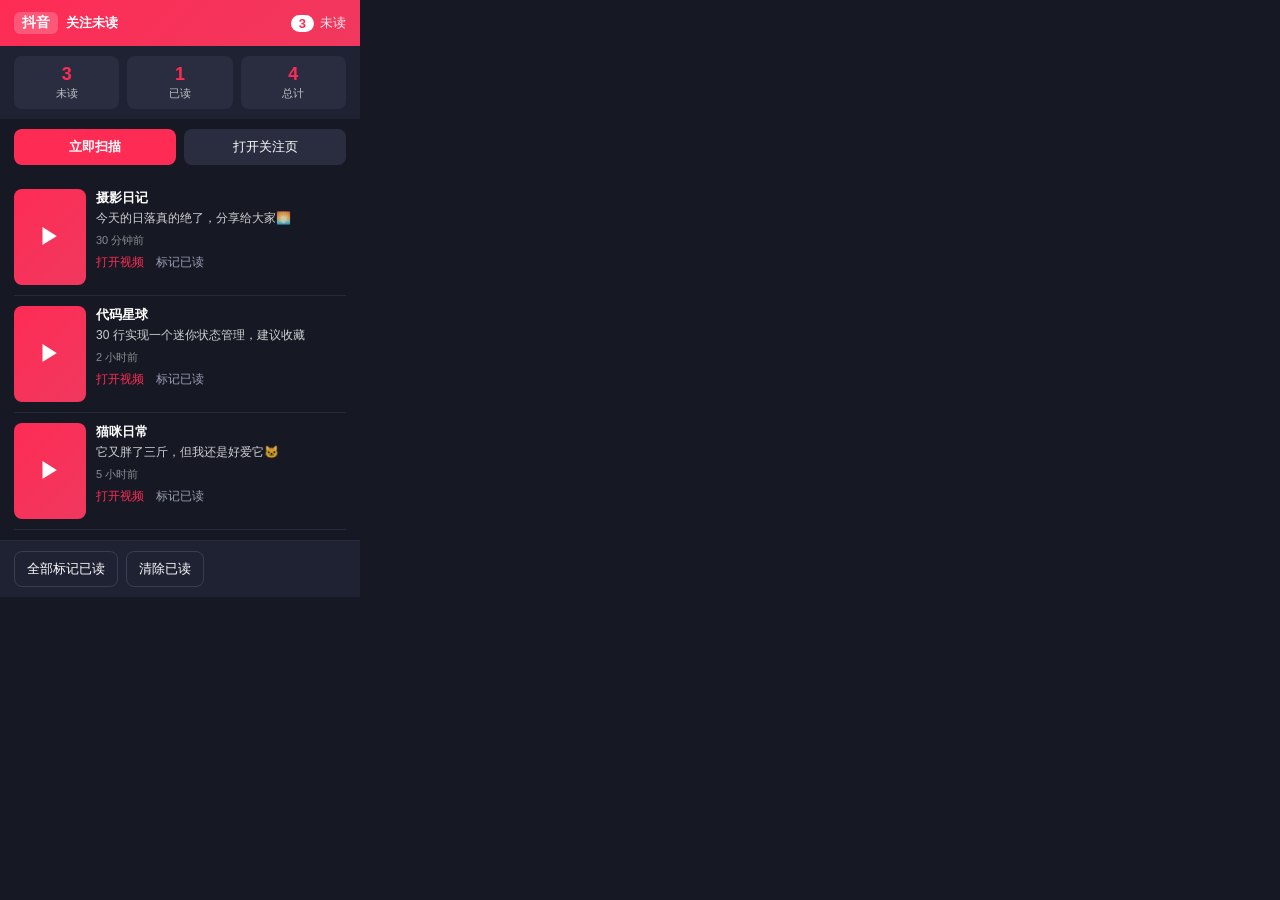
==== popup.html @ 09042df2 "feat: 添加抖音关注未读视频助手（Chrome 扩展 + Via 手机用户脚本）" ====
<!DOCTYPE html>
<html lang="zh-CN">
<head>
  <meta charset="UTF-8" />
  <meta name="viewport" content="width=device-width, initial-scale=1.0" />
  <title>抖音关注未读视频助手</title>
  <link rel="stylesheet" href="popup.css" />
</head>
<body>
  <header class="hd">
    <div class="hd-left">
      <span class="logo">抖音</span>
      <span class="title">关注未读</span>
    </div>
    <div class="hd-right">
      <span id="badge" class="badge">0</span>
      <span class="sub">未读</span>
    </div>
  </header>

  <section class="stats">
    <div class="stat"><b id="stUnread">0</b><span>未读</span></div>
    <div class="stat"><b id="stRead">0</b><span>已读</span></div>
    <div class="stat"><b id="stTotal">0</b><span>总计</span></div>
  </section>

  <div class="actions">
    <button id="btnScan" class="btn primary">立即扫描</button>
    <button id="btnOpen" class="btn">打开关注页</button>
  </div>

  <main id="list" class="list">
    <div class="empty" id="empty">暂无未读视频。<br />打开抖音「关注」页并下滑，新视频会自动出现在这里。</div>
  </main>

  <footer class="ft">
    <button id="btnReadAll" class="btn ghost">全部标记已读</button>
    <button id="btnClear" class="btn ghost">清除已读</button>
    <span id="hint" class="hint"></span>
  </footer>

  <script src="popup.js"></script>
</body>
</html>
---- popup.css ----
* {
  box-sizing: border-box;
}
html,
body {
  margin: 0;
  padding: 0;
  width: 360px;
  font-family: -apple-system, BlinkMacSystemFont, "Segoe UI", "PingFang SC",
    "Hiragino Sans GB", "Microsoft YaHei", sans-serif;
  background: #161823;
  color: #fff;
  font-size: 13px;
}
.hd {
  display: flex;
  align-items: center;
  justify-content: space-between;
  padding: 12px 14px;
  background: linear-gradient(135deg, #fe2c55, #f0385e);
}
.hd-left {
  display: flex;
  align-items: center;
  gap: 8px;
}
.logo {
  font-weight: 700;
  font-size: 14px;
  background: rgba(255, 255, 255, 0.2);
  padding: 2px 8px;
  border-radius: 6px;
}
.title {
  font-weight: 600;
}
.hd-right {
  display: flex;
  align-items: center;
  gap: 6px;
}
.badge {
  background: #fff;
  color: #fe2c55;
  font-weight: 700;
  border-radius: 10px;
  padding: 1px 8px;
  min-width: 20px;
  text-align: center;
}
.sub {
  opacity: 0.9;
}
.stats {
  display: flex;
  gap: 8px;
  padding: 10px 14px;
  background: #1f2233;
}
.stat {
  flex: 1;
  text-align: center;
  background: #2a2d40;
  border-radius: 8px;
  padding: 8px 4px;
}
.stat b {
  display: block;
  font-size: 18px;
  color: #fe2c55;
}
.stat span {
  font-size: 11px;
  opacity: 0.7;
}
.actions {
  display: flex;
  gap: 8px;
  padding: 10px 14px;
}
.btn {
  flex: 1;
  border: none;
  border-radius: 8px;
  padding: 9px 10px;
  font-size: 13px;
  cursor: pointer;
  background: #2a2d40;
  color: #fff;
  transition: opacity 0.15s;
}
.btn:hover {
  opacity: 0.85;
}
.btn.primary {
  background: #fe2c55;
  font-weight: 600;
}
.btn.ghost {
  background: transparent;
  border: 1px solid #3a3d52;
}
.list {
  padding: 4px 14px 10px;
  max-height: 420px;
  overflow-y: auto;
}
.empty {
  text-align: center;
  opacity: 0.6;
  padding: 36px 10px;
  line-height: 1.7;
}
.card {
  display: flex;
  gap: 10px;
  padding: 10px 0;
  border-bottom: 1px solid #262a3b;
}
.thumb {
  width: 72px;
  height: 96px;
  flex: 0 0 72px;
  border-radius: 8px;
  object-fit: cover;
  background: linear-gradient(135deg, #2a2d40, #3a3d52);
  display: block;
}
.thumb-ph {
  width: 72px;
  height: 96px;
  flex: 0 0 72px;
  border-radius: 8px;
  background: linear-gradient(135deg, #fe2c55, #f0385e);
  display: flex;
  align-items: center;
  justify-content: center;
  font-size: 22px;
  color: #fff;
}
.meta {
  flex: 1;
  min-width: 0;
}
.meta .author {
  font-weight: 600;
  color: #fff;
  margin-bottom: 3px;
}
.meta .desc {
  font-size: 12px;
  opacity: 0.8;
  line-height: 1.45;
  display: -webkit-box;
  -webkit-line-clamp: 2;
  -webkit-box-orient: vertical;
  overflow: hidden;
  margin-bottom: 6px;
}
.meta .time {
  font-size: 11px;
  opacity: 0.5;
  margin-bottom: 6px;
}
.meta .open {
  color: #fe2c55;
  font-size: 12px;
  text-decoration: none;
  margin-right: 12px;
}
.meta .mk {
  color: #9aa0b5;
  font-size: 12px;
  cursor: pointer;
  background: none;
  border: none;
  padding: 0;
}
.meta .mk:hover {
  color: #fff;
}
.ft {
  display: flex;
  align-items: center;
  gap: 8px;
  padding: 10px 14px;
  border-top: 1px solid #262a3b;
  background: #1f2233;
}
.ft .btn {
  flex: none;
  padding: 8px 12px;
}
.hint {
  flex: 1;
  font-size: 11px;
  opacity: 0.6;
  text-align: right;
}
::-webkit-scrollbar {
  width: 8px;
}
::-webkit-scrollbar-thumb {
  background: #3a3d52;
  border-radius: 4px;
}
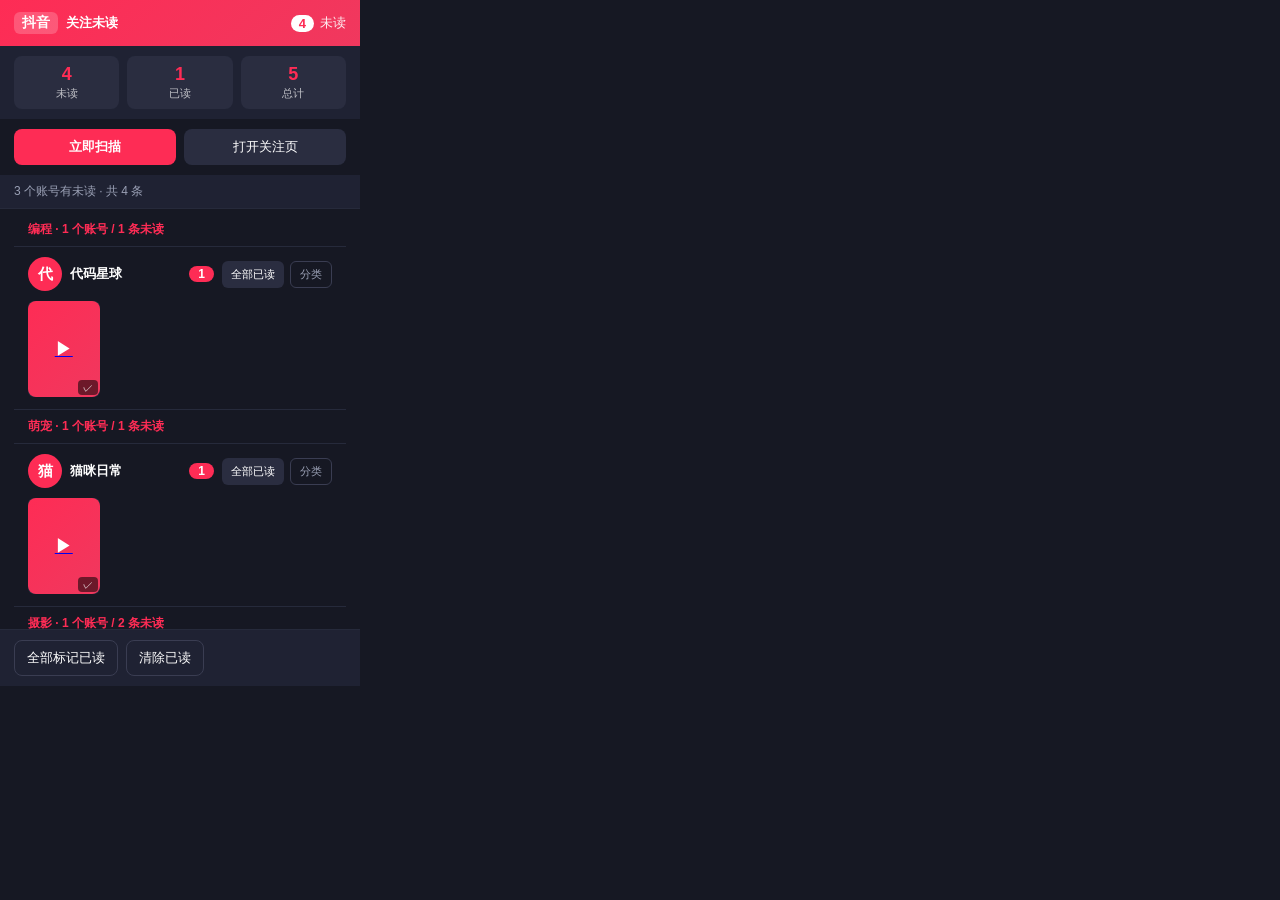
==== commit 4af43d3a: "feat: 未读列表按「分类→账号」分组展示，每账号显示未读数量，支持按账号标记已读与改分类" ====
--- a/popup.html
+++ b/popup.html
@@ -29,7 +29,9 @@
     <button id="btnOpen" class="btn">打开关注页</button>
   </div>
 
-  <main id="list" class="list">
+  <div id="summary" class="summary">加载中…</div>
+
+  <main id="groups" class="list">
     <div class="empty" id="empty">暂无未读视频。<br />打开抖音「关注」页并下滑，新视频会自动出现在这里。</div>
   </main>
 
--- a/popup.css
+++ b/popup.css
@@ -197,6 +197,126 @@
   opacity: 0.6;
   text-align: right;
 }
+.summary {
+  padding: 8px 14px;
+  font-size: 12px;
+  color: #9aa0b5;
+  background: #1f2233;
+  border-bottom: 1px solid #262a3b;
+}
+.cat-hd {
+  padding: 8px 14px;
+  font-size: 12px;
+  font-weight: 700;
+  color: #fe2c55;
+  background: #161823;
+  position: sticky;
+  top: 0;
+  z-index: 1;
+  border-bottom: 1px solid #262a3b;
+}
+.acc {
+  border-bottom: 1px solid #262a3b;
+}
+.acc-hd {
+  display: flex;
+  align-items: center;
+  gap: 8px;
+  padding: 10px 14px;
+  cursor: pointer;
+}
+.avatar {
+  width: 34px;
+  height: 34px;
+  border-radius: 50%;
+  background: #fe2c55;
+  color: #fff;
+  display: flex;
+  align-items: center;
+  justify-content: center;
+  font-weight: 700;
+  flex: 0 0 34px;
+  font-size: 15px;
+}
+.acc-name {
+  flex: 1;
+  font-weight: 600;
+  min-width: 0;
+  overflow: hidden;
+  text-overflow: ellipsis;
+  white-space: nowrap;
+}
+.acc-count {
+  background: #fe2c55;
+  color: #fff;
+  border-radius: 10px;
+  padding: 1px 9px;
+  font-size: 12px;
+  font-weight: 700;
+  min-width: 20px;
+  text-align: center;
+}
+.acc-actions {
+  display: flex;
+  gap: 6px;
+}
+.mini-btn {
+  background: #2a2d40;
+  color: #fff;
+  border: none;
+  border-radius: 6px;
+  padding: 5px 9px;
+  font-size: 11px;
+  cursor: pointer;
+}
+.mini-btn.cat {
+  background: transparent;
+  border: 1px solid #3a3d52;
+  color: #9aa0b5;
+}
+.acc-body {
+  padding: 0 14px 12px;
+}
+.thumbs {
+  display: grid;
+  grid-template-columns: repeat(4, 1fr);
+  gap: 6px;
+}
+.thumb-wrap {
+  position: relative;
+  display: block;
+  border-radius: 6px;
+  overflow: hidden;
+  background: #2a2d40;
+}
+.thumb-wrap img {
+  width: 100%;
+  aspect-ratio: 3 / 4;
+  object-fit: cover;
+  display: block;
+}
+.thumb-ph {
+  width: 100%;
+  aspect-ratio: 3 / 4;
+  display: flex;
+  align-items: center;
+  justify-content: center;
+  background: linear-gradient(135deg, #fe2c55, #f0385e);
+  color: #fff;
+  font-size: 18px;
+}
+.thumb-mk {
+  position: absolute;
+  right: 2px;
+  bottom: 2px;
+  background: rgba(0, 0, 0, 0.55);
+  color: #fff;
+  border: none;
+  border-radius: 4px;
+  font-size: 10px;
+  padding: 2px 5px;
+  cursor: pointer;
+}
 ::-webkit-scrollbar {
   width: 8px;
 }
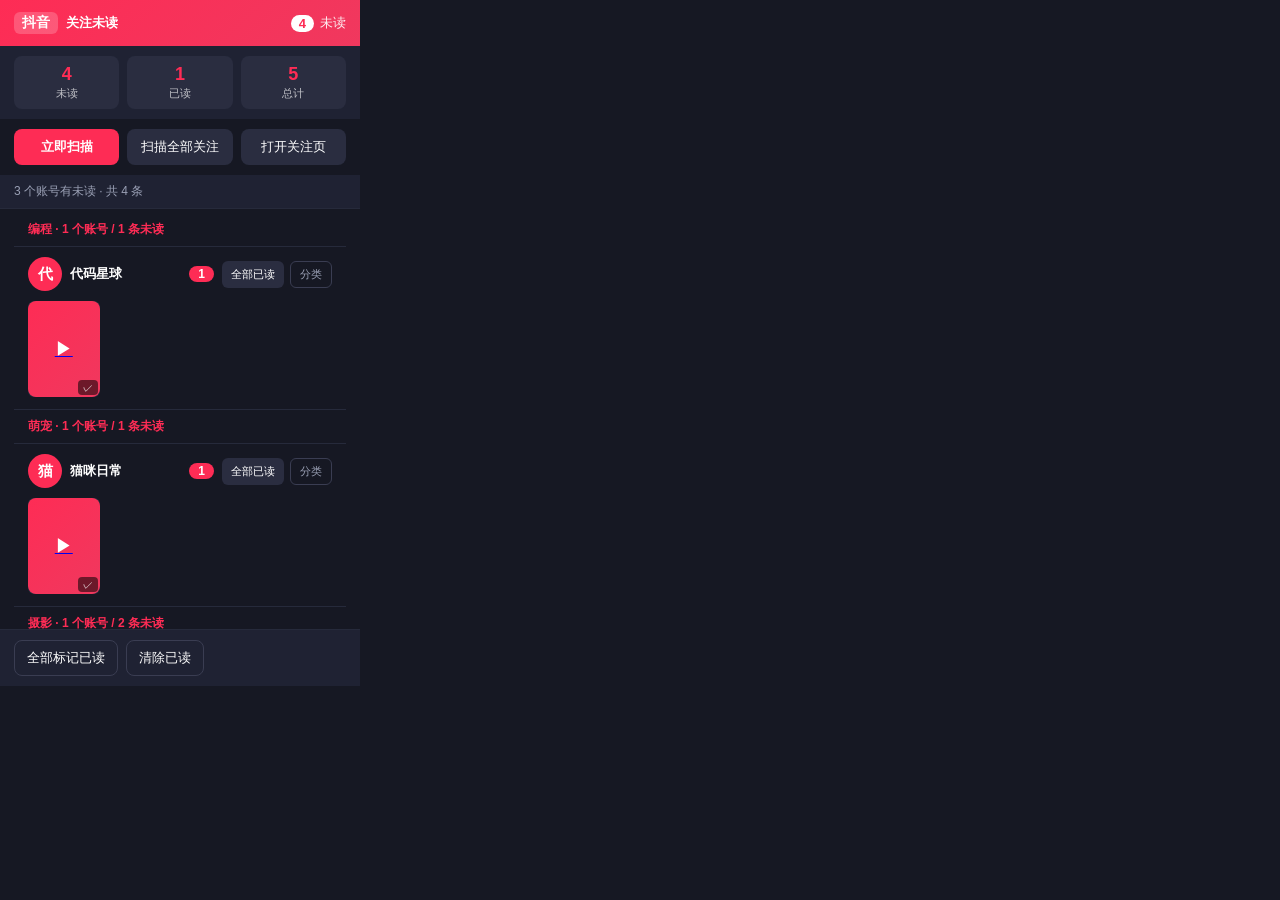
==== commit 63e0fc9e: "feat: 新增「扫描全部关注」——枚举全部关注账号并逐个拉取视频，解决漏账号问题" ====
--- a/popup.html
+++ b/popup.html
@@ -26,8 +26,11 @@
 
   <div class="actions">
     <button id="btnScan" class="btn primary">立即扫描</button>
+    <button id="btnScanAll" class="btn">扫描全部关注</button>
     <button id="btnOpen" class="btn">打开关注页</button>
   </div>
+
+  <div id="scanStatus" class="scan-status" style="display:none"></div>
 
   <div id="summary" class="summary">加载中…</div>
 
--- a/popup.css
+++ b/popup.css
@@ -204,6 +204,20 @@
   background: #1f2233;
   border-bottom: 1px solid #262a3b;
 }
+.scan-status {
+  padding: 8px 14px;
+  font-size: 12px;
+  color: #ffd166;
+  background: #2a2d40;
+  border-bottom: 1px solid #262a3b;
+  line-height: 1.5;
+}
+.scan-status.ok {
+  color: #22c55e;
+}
+.scan-status.err {
+  color: #ff6b6b;
+}
 .cat-hd {
   padding: 8px 14px;
   font-size: 12px;
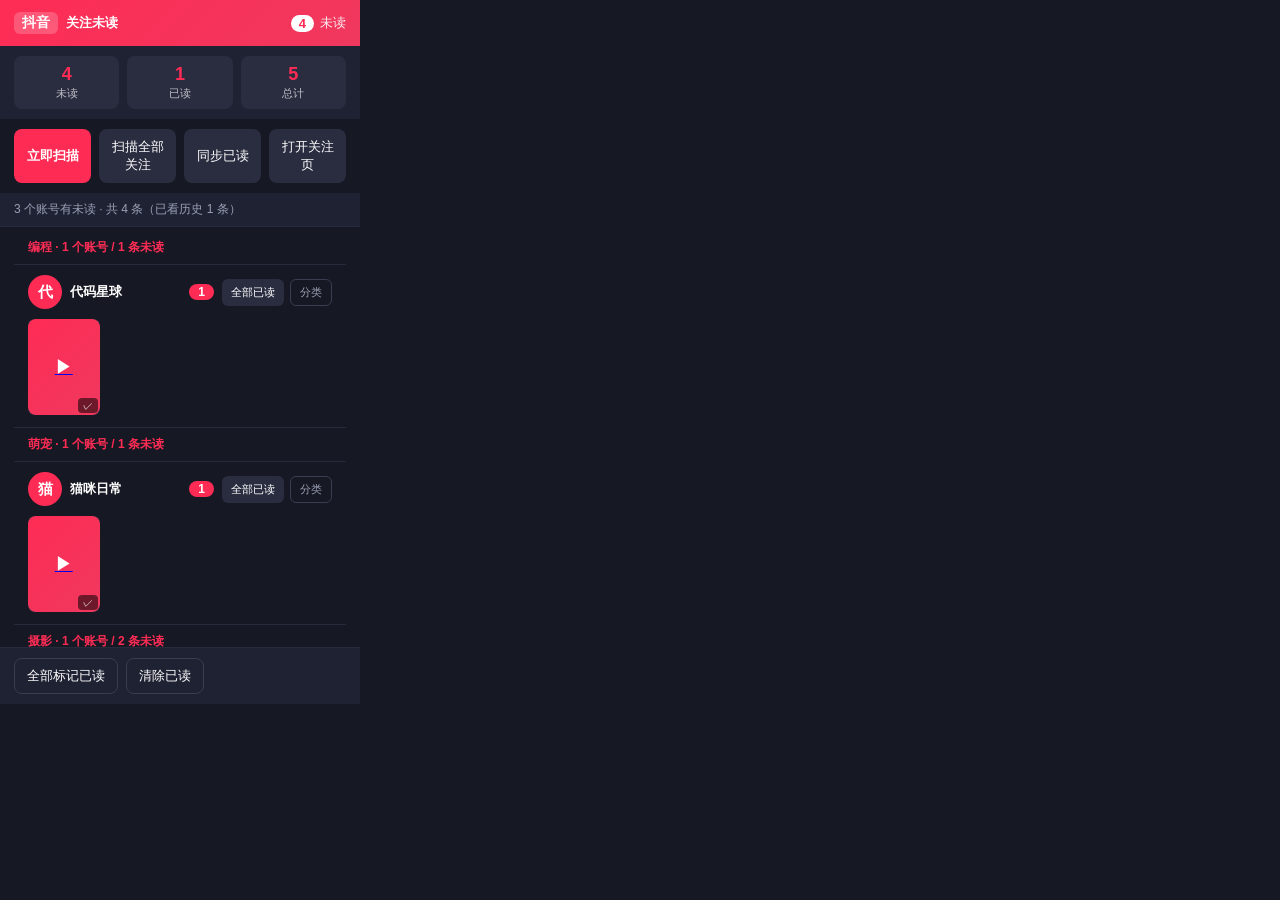
==== commit e2447545: "feat: 新增「同步已读」——读取抖音真实观看历史，自动把看过的视频标记为已读（v1.3.0）" ====
--- a/popup.html
+++ b/popup.html
@@ -27,10 +27,12 @@
   <div class="actions">
     <button id="btnScan" class="btn primary">立即扫描</button>
     <button id="btnScanAll" class="btn">扫描全部关注</button>
+    <button id="btnSync" class="btn">同步已读</button>
     <button id="btnOpen" class="btn">打开关注页</button>
   </div>
 
   <div id="scanStatus" class="scan-status" style="display:none"></div>
+  <div id="syncStatus" class="scan-status" style="display:none"></div>
 
   <div id="summary" class="summary">加载中…</div>
 
